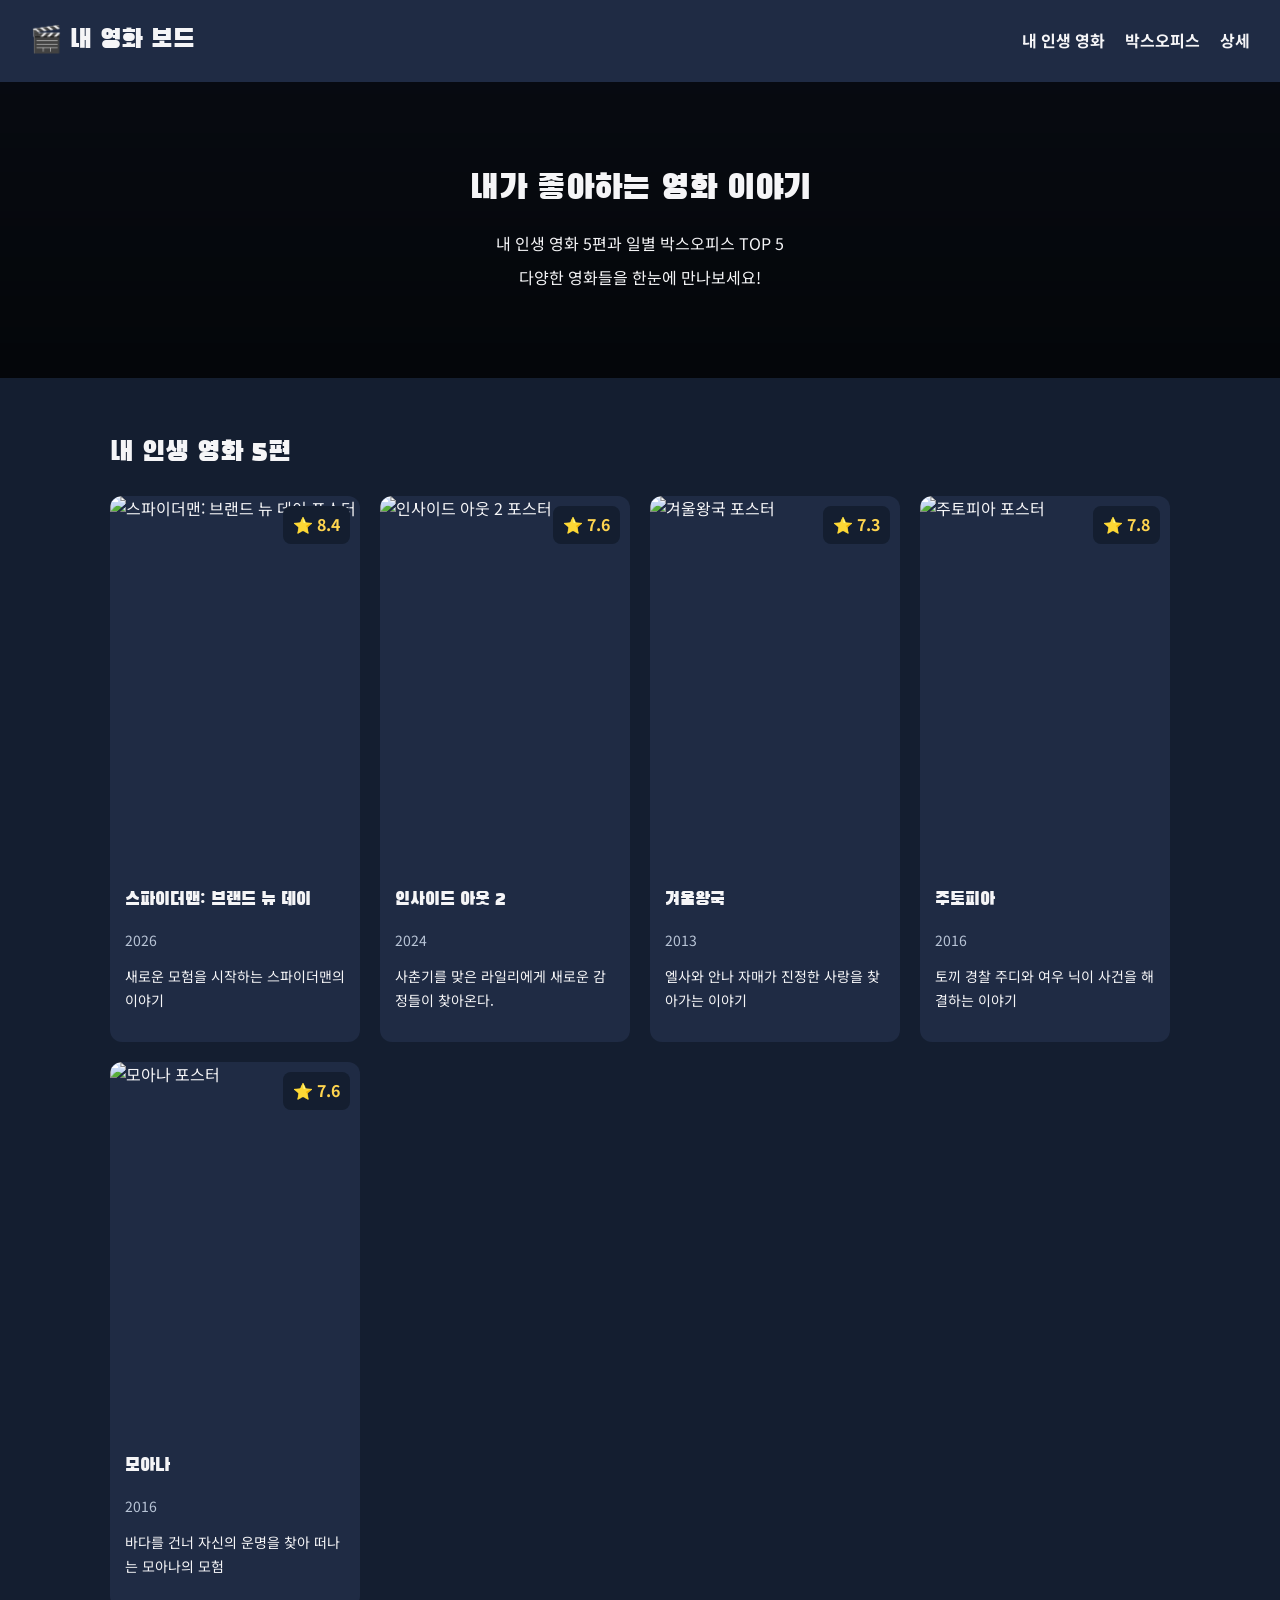
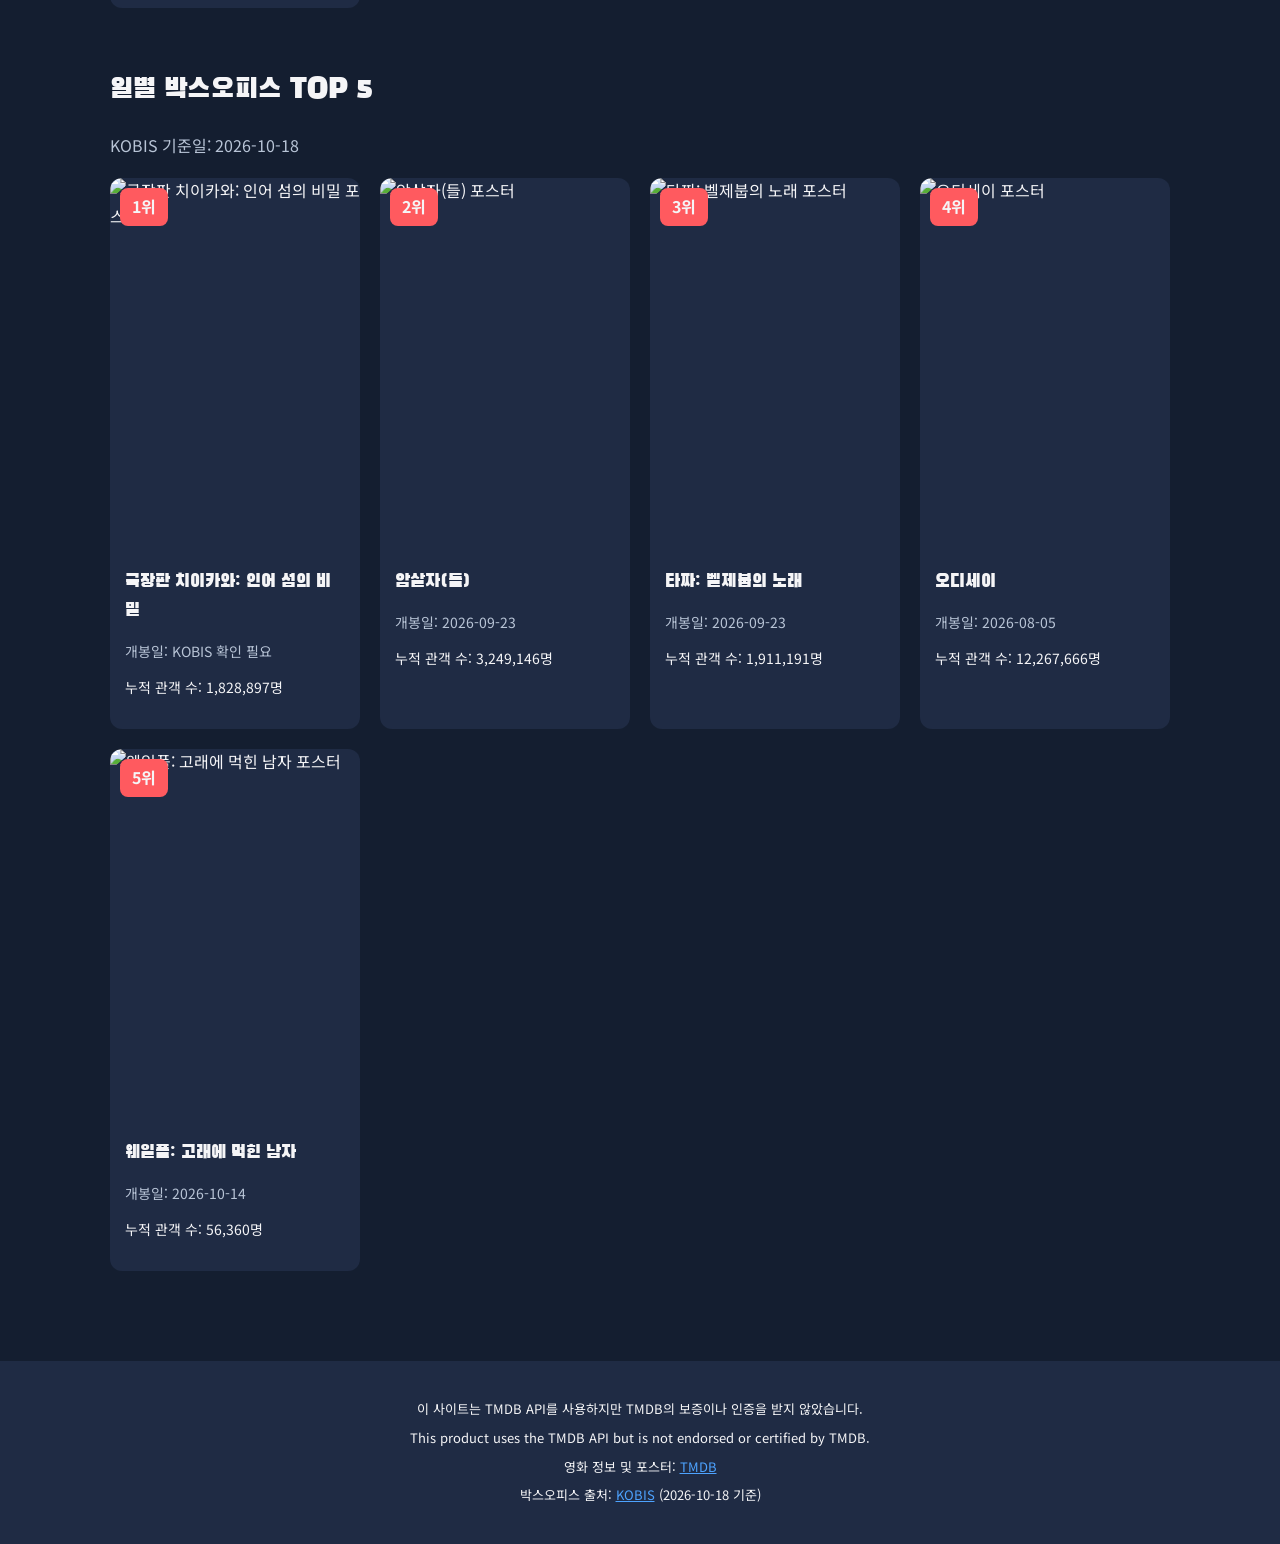
==== index.html @ 7cb7858b "영화 보드 과제 완성" ====
<!DOCTYPE html>
<html lang="ko">
<head>
  <meta charset="UTF-8">
  <meta name="viewport" content="width=device-width, initial-scale=1.0">
  <title>내 영화 보드</title>
  <link rel="stylesheet" href="style.css">
</head>
<body>

  <header class="top">
    <h1>🎬 내 영화 보드</h1>
    <nav>
      <ul>
        <li><a href="#mine">내 인생 영화</a></li>
        <li><a href="#boxoffice">박스오피스</a></li>
        <li><a href="detail.html">상세</a></li>
      </ul>
    </nav>
  </header>

  <section class="hero">
    <h2>내가 좋아하는 영화 이야기</h2>
    <p>내 인생 영화 5편과 일별 박스오피스 TOP 5</p>
    <p>다양한 영화들을 한눈에 만나보세요!</p>
  </section>

  <main>

    <!-- 내 인생 영화 5편 -->
    <section id="mine">
      <h2>내 인생 영화 5편</h2>

      <div class="board">

        <article class="card">
          <img class="poster"
               src="https://image.tmdb.org/t/p/w342/mt6uZzy7DAsncHlGGzMsyNgLR6v.jpg"
               alt="스파이더맨: 브랜드 뉴 데이 포스터">
          <span class="badge">⭐ 8.4</span>
          <div class="info">
            <h3>스파이더맨: 브랜드 뉴 데이</h3>
            <p class="year">2026</p>
            <p class="overview">
              새로운 모험을 시작하는 스파이더맨의 이야기
            </p>
          </div>
        </article>

        <article class="card">
          <img class="poster"
               src="https://image.tmdb.org/t/p/w342/vpnVM9B6NMmQpWeZvzLvDESb2QY.jpg"
               alt="인사이드 아웃 2 포스터">
          <span class="badge">⭐ 7.6</span>
          <div class="info">
            <h3>인사이드 아웃 2</h3>
            <p class="year">2024</p>
            <p class="overview">
              사춘기를 맞은 라일리에게 새로운 감정들이 찾아온다.
            </p>
          </div>
        </article>

        <article class="card">
          <img class="poster"
               src="https://image.tmdb.org/t/p/w342/kgwjIb2JDHRhNk13lmSxiClFjVk.jpg"
               alt="겨울왕국 포스터">
          <span class="badge">⭐ 7.3</span>
          <div class="info">
            <h3>겨울왕국</h3>
            <p class="year">2013</p>
            <p class="overview">
              엘사와 안나 자매가 진정한 사랑을 찾아가는 이야기
            </p>
          </div>
        </article>

        <article class="card">
          <img class="poster"
               src="https://image.tmdb.org/t/p/w342/hlK0e0wAQ3VLuJcsfIYPvb4JVud.jpg"
               alt="주토피아 포스터">
          <span class="badge">⭐ 7.8</span>
          <div class="info">
            <h3>주토피아</h3>
            <p class="year">2016</p>
            <p class="overview">
              토끼 경찰 주디와 여우 닉이 사건을 해결하는 이야기
            </p>
          </div>
        </article>

        <article class="card">
          <img class="poster"
               src="https://image.tmdb.org/t/p/w342/9tzN8sPbyod2dsa0lwuvrwBDWra.jpg"
               alt="모아나 포스터">
          <span class="badge">⭐ 7.6</span>
          <div class="info">
            <h3>모아나</h3>
            <p class="year">2016</p>
            <p class="overview">
              바다를 건너 자신의 운명을 찾아 떠나는 모아나의 모험
            </p>
          </div>
        </article>

      </div>
    </section>

    <!-- 일별 박스오피스 TOP 5 -->
    <section id="boxoffice">
      <h2>일별 박스오피스 TOP 5</h2>
      <p class="basis">KOBIS 기준일: 2026-10-18</p>

      <div class="board">

        <!-- 1위 -->
        <article class="card">
          <img class="poster"
               src="https://image.tmdb.org/t/p/w342/5TMyytCI5Pfc9c1eNsljiCdiB05.jpg"
               alt="극장판 치이카와: 인어 섬의 비밀 포스터">
          <span class="rank">1위</span>
          <div class="info">
            <h3>극장판 치이카와: 인어 섬의 비밀</h3>
            <p class="year">개봉일: KOBIS 확인 필요</p>
            <p class="audience">누적 관객 수: 1,828,897명</p>
          </div>
        </article>

        <!-- 2위 -->
        <article class="card">
          <img class="poster"
               src="https://image.tmdb.org/t/p/w342/c55ijsOdntj6P25vDwHLdgsBpmV.jpg"
               alt="암살자(들) 포스터">
          <span class="rank">2위</span>
          <div class="info">
            <h3>암살자(들)</h3>
            <p class="year">개봉일: 2026-09-23</p>
            <p class="audience">누적 관객 수: 3,249,146명</p>
          </div>
        </article>

        <!-- 3위 -->
        <article class="card">
          <img class="poster"
               src="https://image.tmdb.org/t/p/w342/ueigb5zra1tj6FTK9yhh2P33P9B.jpg"
               alt="타짜: 벨제붑의 노래 포스터">
          <span class="rank">3위</span>
          <div class="info">
            <h3>타짜: 벨제붑의 노래</h3>
            <p class="year">개봉일: 2026-09-23</p>
            <p class="audience">누적 관객 수: 1,911,191명</p>
          </div>
        </article>

        <!-- 4위 -->
        <article class="card">
          <img class="poster"
               src="https://image.tmdb.org/t/p/w342/8ze9OcVuFiy94s6FFPvsn4oC2e1.jpg"
               alt="오디세이 포스터">
          <span class="rank">4위</span>
          <div class="info">
            <h3>오디세이</h3>
            <p class="year">개봉일: 2026-08-05</p>
            <p class="audience">누적 관객 수: 12,267,666명</p>
          </div>
        </article>

        <!-- 5위 -->
        <article class="card">
          <img class="poster"
               src="https://image.tmdb.org/t/p/w342/6ke2azOZ9sfe7SMn7rPhQWd0FPD.jpg"
               alt="웨일폴: 고래에 먹힌 남자 포스터">
          <span class="rank">5위</span>
          <div class="info">
            <h3>웨일폴: 고래에 먹힌 남자</h3>
            <p class="year">개봉일: 2026-10-14</p>
            <p class="audience">누적 관객 수: 56,360명</p>
          </div>
        </article>

      </div>
    </section>

  </main>

  <footer>
    <p>
      이 사이트는 TMDB API를 사용하지만
      TMDB의 보증이나 인증을 받지 않았습니다.
    </p>
    <p>
      This product uses the TMDB API but is not
      endorsed or certified by TMDB.
    </p>
    <p>
      영화 정보 및 포스터:
      <a href="https://www.themoviedb.org"
         target="_blank" rel="noopener noreferrer">TMDB</a>
    </p>
    <p>
      박스오피스 출처:
      <a href="https://www.kobis.or.kr"
         target="_blank" rel="noopener noreferrer">KOBIS</a>
      (2026-10-18 기준)
    </p>
  </footer>

</body>
</html>
---- style.css ----
/* 구글 글꼴 */
@import url('https://fonts.googleapis.com/css2?family=Black+Han+Sans&family=Noto+Sans+KR:wght@400;500;700&display=swap');

/* 기본 색상과 글꼴 변수 */
:root {
  --bg: #141e30;
  --surface: #1f2b44;
  --text: #f5f5f7;
  --accent: #4da3ff;
  --warn: #ff5a5f;
  --muted: #b8c4d6;
  --gold: #ffd54f;
  --success: #62d99b;

  --font-title: "Black Han Sans", sans-serif;
  --font-body: "Noto Sans KR", sans-serif;

  --gap: 20px;
}

/* 전체 기본 설정 */
* {
  box-sizing: border-box;
}

html {
  scroll-behavior: smooth;
}

body {
  margin: 0;
  background-color: var(--bg);
  color: var(--text);
  font-family: var(--font-body);
  line-height: 1.6;
}

h1,
h2,
h3 {
  font-family: var(--font-title);
  font-weight: normal;
}

/* 상단 메뉴 */
.top {
  display: flex;
  justify-content: space-between;
  align-items: center;
  gap: var(--gap);
  padding: 20px 30px;
  background-color: var(--surface);
}

.top h1 {
  margin: 0;
  font-size: 26px;
}

nav ul {
  display: flex;
  flex-wrap: wrap;
  gap: var(--gap);
  padding: 0;
  margin: 0;
  list-style: none;
}

nav a {
  color: var(--text);
  text-decoration: none;
  font-weight: bold;
}

nav a:hover {
  color: var(--accent);
}

/* 메인 화면 스파이더맨 배경 */
.hero {
  padding: 80px 20px;
  text-align: center;

  background:
    linear-gradient(
      rgba(0, 0, 0, 0.65),
      rgba(0, 0, 0, 0.8)
    ),
    url("https://image.tmdb.org/t/p/w1280/jenQoCLJ4FEfFGZS13op91jlxjy.jpg")
    center / cover no-repeat;
}

.hero h2 {
  margin: 0 0 15px;
  font-size: 34px;
}

.hero p {
  margin: 8px 0;
}

/* 전체 콘텐츠 */
main {
  width: 100%;
  max-width: 1100px;
  margin: 0 auto;
  padding: 30px 20px;
}

#mine,
#boxoffice {
  margin-bottom: 60px;
  scroll-margin-top: 20px;
}

#mine > h2,
#boxoffice > h2 {
  margin-bottom: 20px;
  font-size: 28px;
}

.basis {
  color: var(--muted);
  margin-bottom: 20px;
}

/* 영화 카드 배치 */
.board {
  display: grid;
  grid-template-columns: repeat(4, minmax(0, 1fr));
  gap: var(--gap);
}

/* 영화 카드 */
.card {
  position: relative;
  min-width: 0;
  overflow: hidden;
  background-color: var(--surface);
  border-radius: 12px;

  transition:
    transform 0.3s ease,
    box-shadow 0.3s ease;
}

.card:hover {
  transform: translateY(-8px);
  box-shadow: 0 8px 24px rgba(255, 215, 0, 0.35);
}

/* 영화 포스터 */
.poster {
  display: block;
  width: 100%;
  max-width: 100%;
  aspect-ratio: 2 / 3;
  object-fit: cover;
}

/* 영화 평점 */
.badge {
  position: absolute;
  top: 10px;
  right: 10px;
  padding: 6px 10px;
  background-color: var(--bg);
  color: var(--gold);
  border-radius: 8px;
  font-weight: bold;
  z-index: 1;
}

/* 박스오피스 순위 */
.rank {
  position: absolute;
  top: 10px;
  left: 10px;
  padding: 6px 12px;
  background-color: var(--warn);
  color: var(--text);
  border-radius: 8px;
  font-weight: bold;
  z-index: 1;
}

/* 영화 정보 */
.info {
  padding: 15px;
}

.info h3 {
  margin: 0 0 10px;
  font-size: 18px;
  overflow-wrap: anywhere;
}

.year {
  color: var(--muted);
  font-size: 14px;
}

.overview,
.audience {
  font-size: 14px;
  line-height: 1.7;
}

/* 순위 변동 표시 */
.change {
  font-size: 14px;
  font-weight: bold;
}

.change.up {
  color: var(--success);
}

.change.up::before {
  content: "▲ ";
}

.change.down {
  color: var(--warn);
}

.change.down::before {
  content: "▼ ";
}

.change.new {
  color: var(--gold);
}

.change.new::before {
  content: "NEW ";
}

/* 포스터가 없을 때 */
.card.no-poster .poster-fallback {
  display: flex;
  justify-content: center;
  align-items: center;
  width: 100%;
  aspect-ratio: 2 / 3;
  padding: 20px;
  background: linear-gradient(
    135deg,
    var(--surface),
    var(--bg)
  );
  color: var(--text);
  text-align: center;
}

/* 상세 페이지 스파이더맨 배경 */
.detail-page {
  min-height: 100vh;

  background:
    linear-gradient(
      rgba(0, 0, 0, 0.8),
      rgba(0, 0, 0, 0.9)
    ),
    url("https://image.tmdb.org/t/p/w1280/jenQoCLJ4FEfFGZS13op91jlxjy.jpg")
    center / cover fixed no-repeat;
}

/* 상세 페이지 */
.detail {
  display: grid;
  grid-template-columns: 1fr 2fr;
  gap: 30px;
  margin-top: 30px;
  padding: 25px;
  background-color: var(--surface);
  border-radius: 12px;
}

.detail .poster {
  width: 100%;
  border-radius: 10px;
}

.detail dl {
  margin: 0;
}

.detail dt {
  margin-top: 18px;
  color: var(--accent);
  font-weight: bold;
}

.detail dd {
  margin: 8px 0 16px;
  line-height: 1.7;
  overflow-wrap: anywhere;
}

.detail-page main > a {
  color: var(--accent);
  text-decoration: none;
  font-weight: bold;
}

.detail-page main > a:hover {
  text-decoration: underline;
}

/* 하단 출처 */
footer {
  padding: 30px 20px;
  text-align: center;
  background-color: var(--surface);
}

footer p {
  margin: 8px 0;
  font-size: 13px;
}

footer a {
  color: var(--accent);
}

/* 태블릿: 2열 */
@media (max-width: 1023px) {
  .board {
    grid-template-columns: repeat(2, minmax(0, 1fr));
  }
}

/* 모바일: 1열 */
@media (max-width: 599px) {
  .top {
    flex-direction: column;
    align-items: flex-start;
    padding: 20px;
  }

  .top h1 {
    font-size: 22px;
  }

  nav ul {
    gap: 12px;
  }

  nav a {
    font-size: 13px;
  }

  .hero {
    padding: 50px 15px;
  }

  .hero h2 {
    font-size: 25px;
  }

  main {
    padding: 20px 15px;
  }

  #mine > h2,
  #boxoffice > h2 {
    font-size: 23px;
  }

  .board {
    grid-template-columns: minmax(0, 1fr);
  }

  .card {
    min-width: 0;
  }

  .detail {
    grid-template-columns: 1fr;
    padding: 15px;
  }

  .detail .poster {
    max-width: 100%;
  }
}
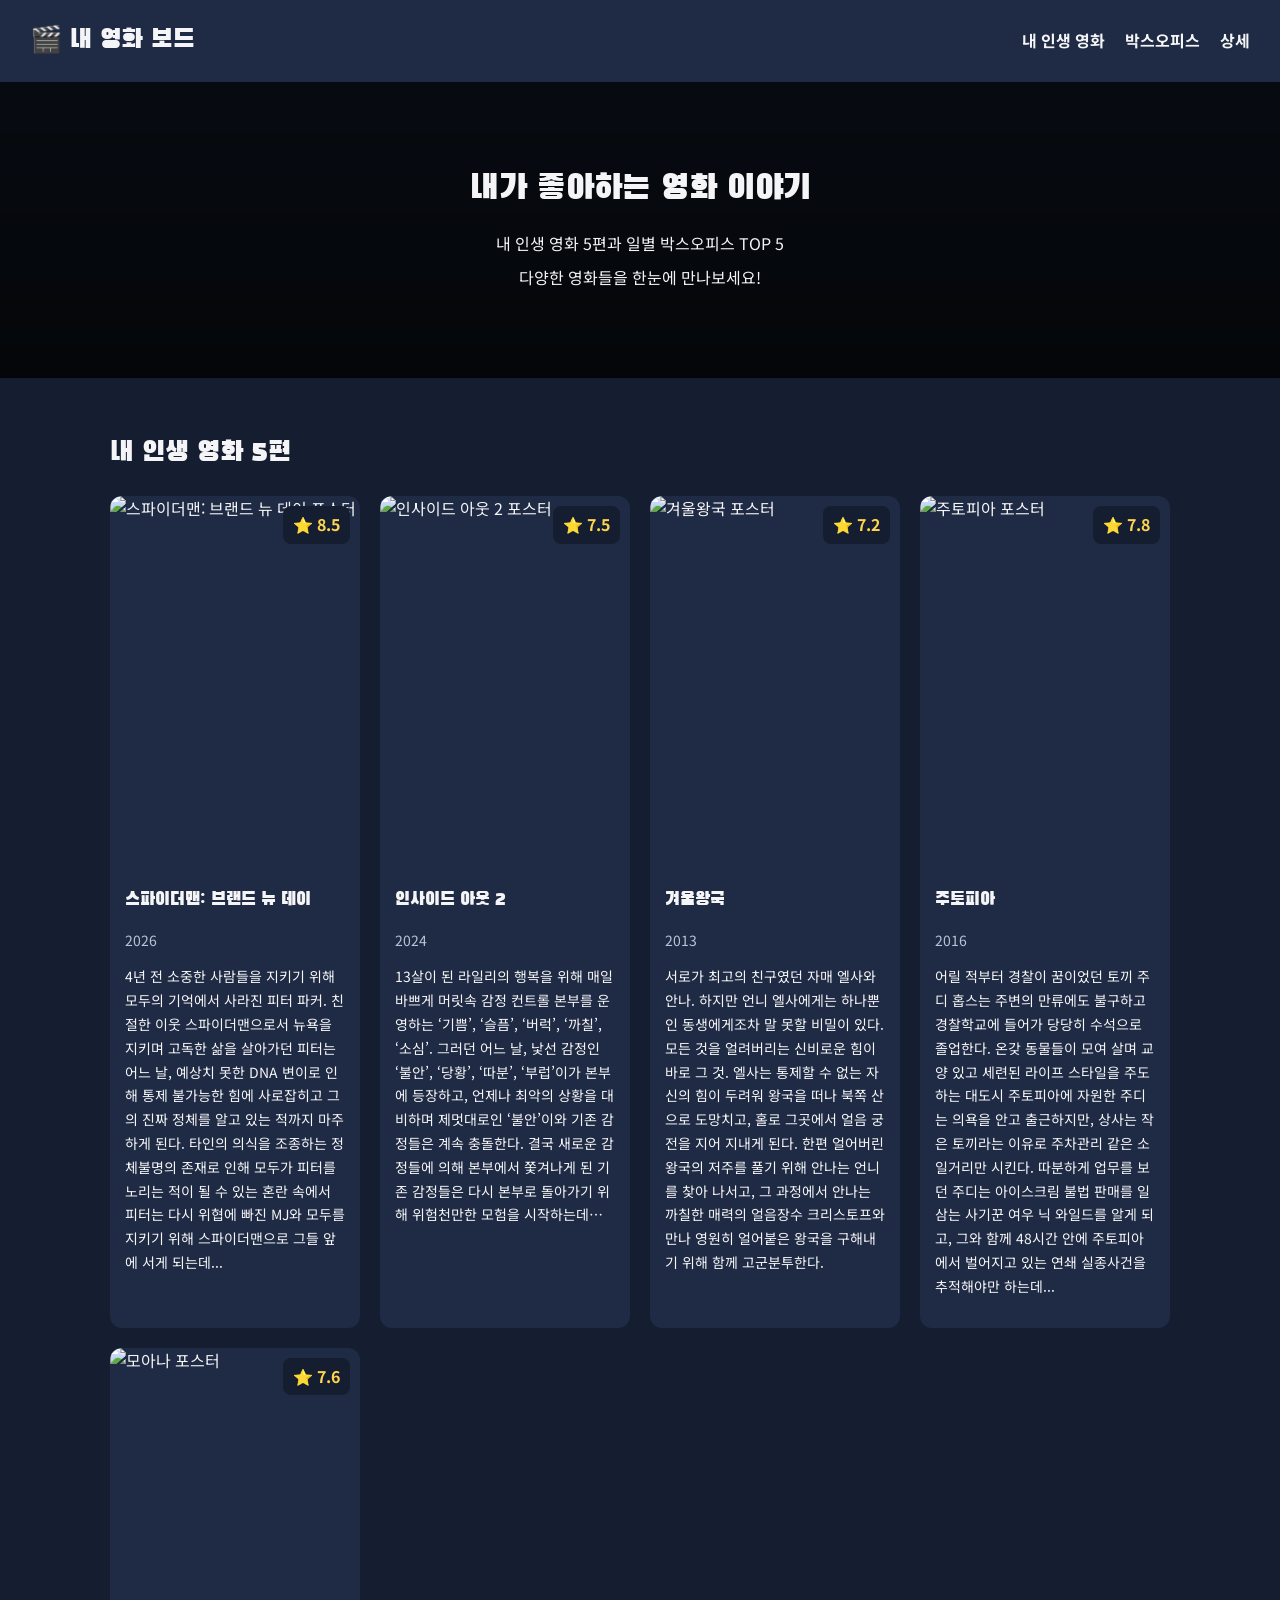
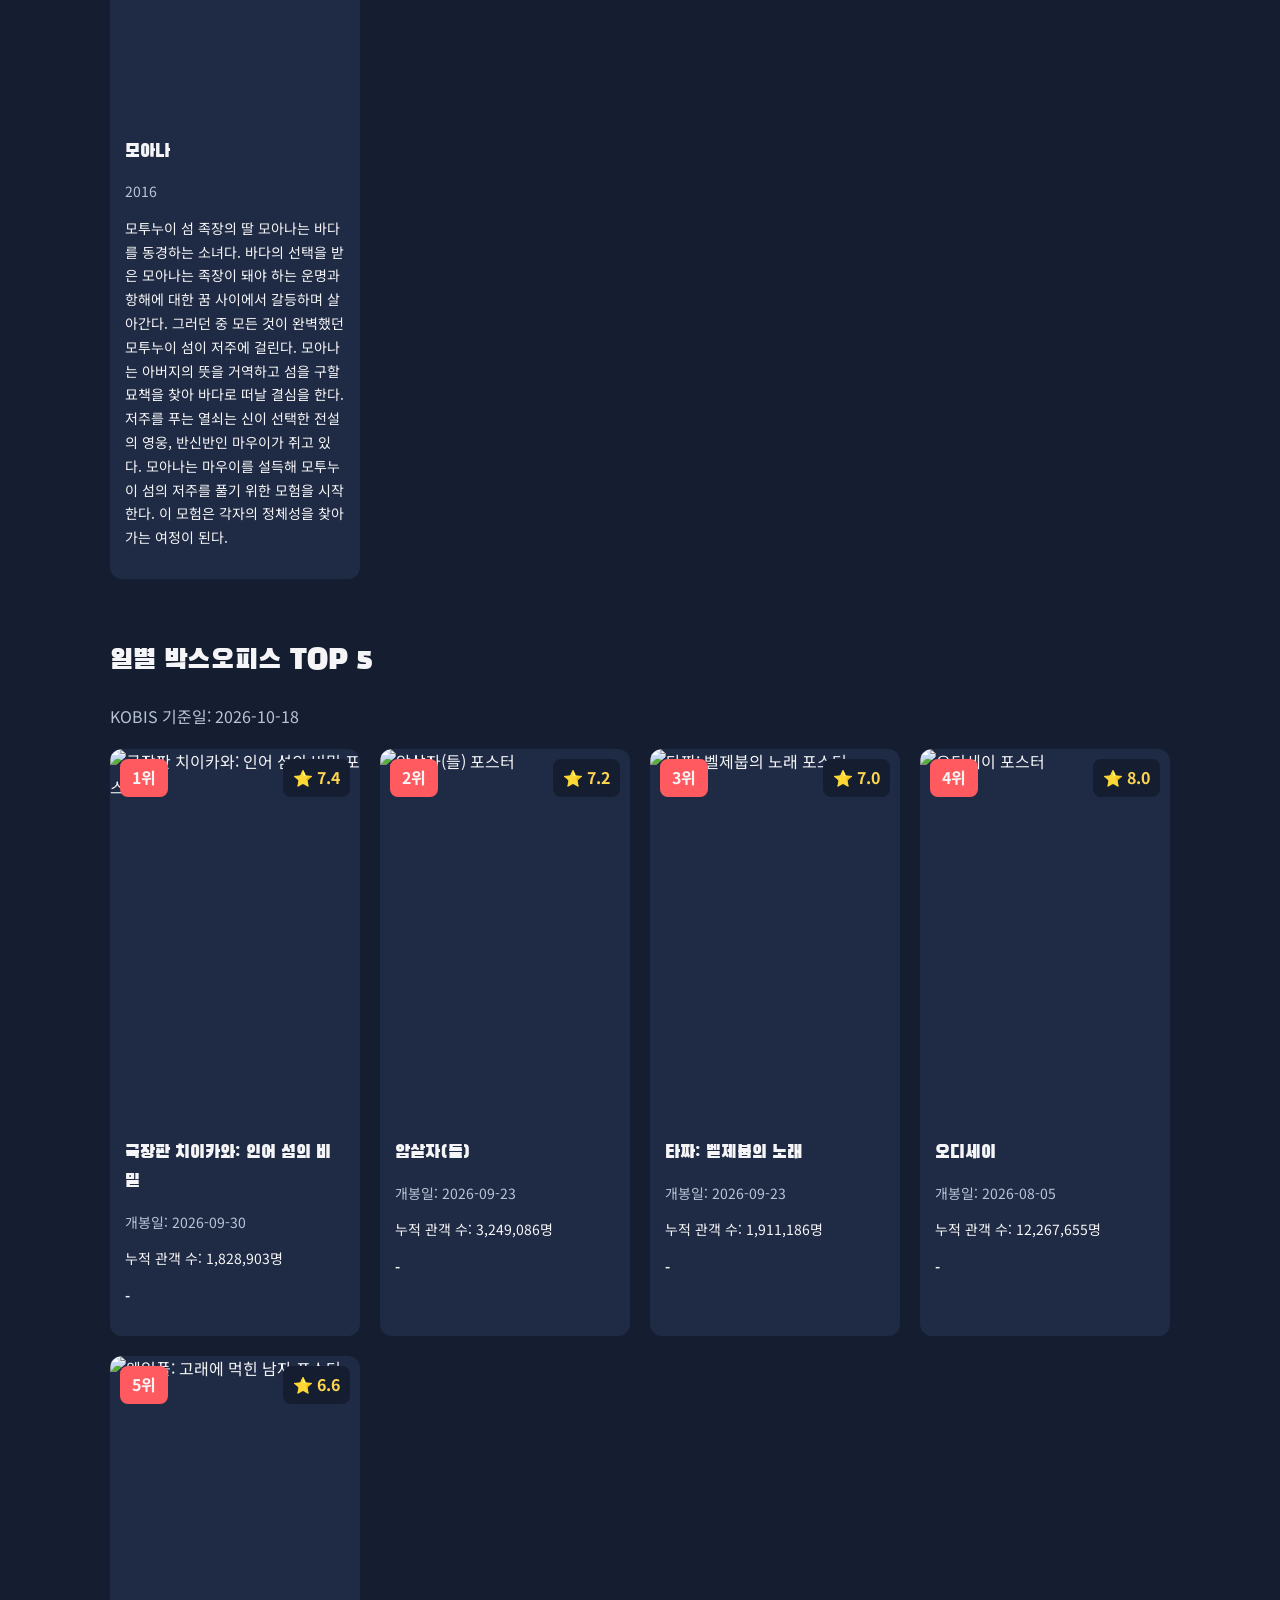
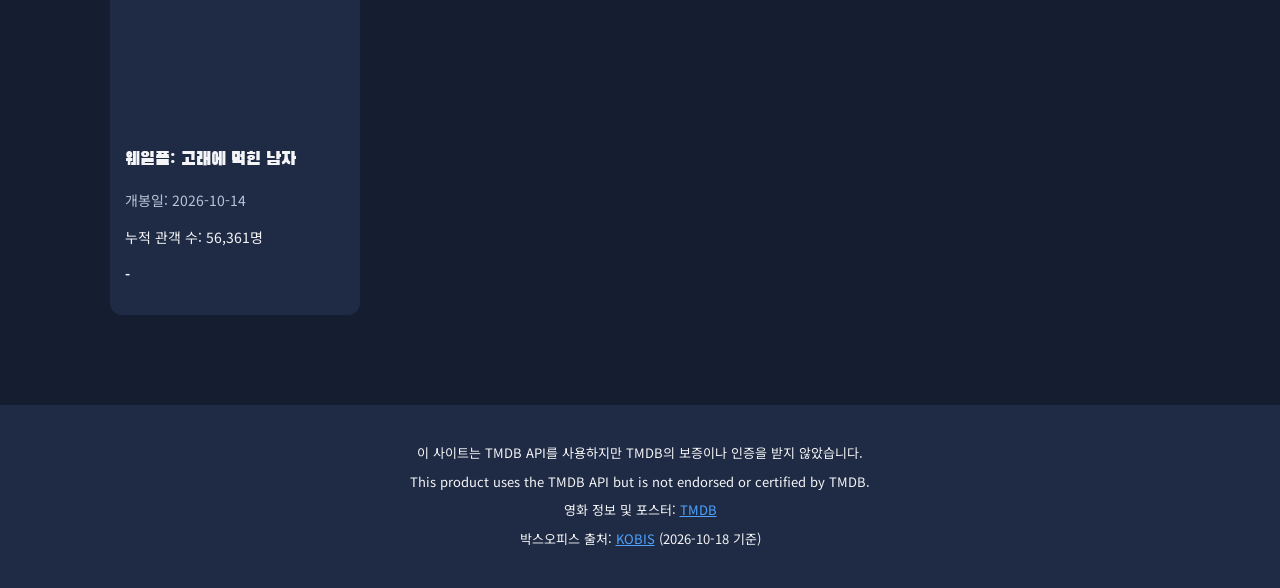
==== commit 963039a1: "Update index.html" ====
--- a/index.html
+++ b/index.html
@@ -9,6 +9,7 @@
 </head>
 <body>
 
+  <!-- 헤더 -->
   <header class="top">
     <h1>🎬 내 영화 보드</h1>
     <nav>
@@ -20,6 +21,7 @@
     </nav>
   </header>
 
+  <!-- 히어로 -->
   <section class="hero">
     <h2>내가 좋아하는 영화 이야기</h2>
     <p>내 인생 영화 5편과 일별 박스오피스 TOP 5</p>
@@ -27,8 +29,7 @@
   </section>
 
   <main>
-
-    <!-- 내 인생 영화 5편 -->
+    <!-- 내 인생 영화 -->
     <section id="mine">
       <h2>내 인생 영화 5편</h2>
 
@@ -38,13 +39,11 @@
           <img class="poster"
                src="https://image.tmdb.org/t/p/w342/mt6uZzy7DAsncHlGGzMsyNgLR6v.jpg"
                alt="스파이더맨: 브랜드 뉴 데이 포스터">
-          <span class="badge">⭐ 8.4</span>
+          <span class="badge">⭐ 8.5</span>
           <div class="info">
             <h3>스파이더맨: 브랜드 뉴 데이</h3>
             <p class="year">2026</p>
-            <p class="overview">
-              새로운 모험을 시작하는 스파이더맨의 이야기
-            </p>
+            <p class="overview">4년 전 소중한 사람들을 지키기 위해 모두의 기억에서 사라진 피터 파커. 친절한 이웃 스파이더맨으로서 뉴욕을 지키며 고독한 삶을 살아가던 피터는 어느 날, 예상치 못한 DNA 변이로 인해 통제 불가능한 힘에 사로잡히고 그의 진짜 정체를 알고 있는 적까지 마주하게 된다. 타인의 의식을 조종하는 정체불명의 존재로 인해 모두가 피터를 노리는 적이 될 수 있는 혼란 속에서 피터는 다시 위협에 빠진 MJ와 모두를 지키기 위해 스파이더맨으로 그들 앞에 서게 되는데...</p>
           </div>
         </article>
 
@@ -52,13 +51,11 @@
           <img class="poster"
                src="https://image.tmdb.org/t/p/w342/vpnVM9B6NMmQpWeZvzLvDESb2QY.jpg"
                alt="인사이드 아웃 2 포스터">
-          <span class="badge">⭐ 7.6</span>
+          <span class="badge">⭐ 7.5</span>
           <div class="info">
             <h3>인사이드 아웃 2</h3>
             <p class="year">2024</p>
-            <p class="overview">
-              사춘기를 맞은 라일리에게 새로운 감정들이 찾아온다.
-            </p>
+            <p class="overview">13살이 된 라일리의 행복을 위해 매일 바쁘게 머릿속 감정 컨트롤 본부를 운영하는 ‘기쁨’, ‘슬픔’, ‘버럭’, ‘까칠’, ‘소심’. 그러던 어느 날, 낯선 감정인 ‘불안’, ‘당황’, ‘따분’, ‘부럽’이가 본부에 등장하고, 언제나 최악의 상황을 대비하며 제멋대로인 ‘불안’이와 기존 감정들은 계속 충돌한다. 결국 새로운 감정들에 의해 본부에서 쫓겨나게 된 기존 감정들은 다시 본부로 돌아가기 위해 위험천만한 모험을 시작하는데…</p>
           </div>
         </article>
 
@@ -66,13 +63,11 @@
           <img class="poster"
                src="https://image.tmdb.org/t/p/w342/kgwjIb2JDHRhNk13lmSxiClFjVk.jpg"
                alt="겨울왕국 포스터">
-          <span class="badge">⭐ 7.3</span>
+          <span class="badge">⭐ 7.2</span>
           <div class="info">
             <h3>겨울왕국</h3>
             <p class="year">2013</p>
-            <p class="overview">
-              엘사와 안나 자매가 진정한 사랑을 찾아가는 이야기
-            </p>
+            <p class="overview">서로가 최고의 친구였던 자매 엘사와 안나. 하지만 언니 엘사에게는 하나뿐인 동생에게조차 말 못할 비밀이 있다. 모든 것을 얼려버리는 신비로운 힘이 바로 그 것. 엘사는 통제할 수 없는 자신의 힘이 두려워 왕국을 떠나 북쪽 산으로 도망치고, 홀로 그곳에서 얼음 궁전을 지어 지내게 된다. 한편 얼어버린 왕국의 저주를 풀기 위해 안나는 언니를 찾아 나서고, 그 과정에서 안나는 까칠한 매력의 얼음장수 크리스토프와 만나 영원히 얼어붙은 왕국을 구해내기 위해 함께 고군분투한다.</p>
           </div>
         </article>
 
@@ -84,9 +79,7 @@
           <div class="info">
             <h3>주토피아</h3>
             <p class="year">2016</p>
-            <p class="overview">
-              토끼 경찰 주디와 여우 닉이 사건을 해결하는 이야기
-            </p>
+            <p class="overview">어릴 적부터 경찰이 꿈이었던 토끼 주디 홉스는 주변의 만류에도 불구하고 경찰학교에 들어가 당당히 수석으로 졸업한다. 온갖 동물들이 모여 살며 교양 있고 세련된 라이프 스타일을 주도하는 대도시 주토피아에 자원한 주디는 의욕을 안고 출근하지만, 상사는 작은 토끼라는 이유로 주차관리 같은 소일거리만 시킨다. 따분하게 업무를 보던 주디는 아이스크림 불법 판매를 일삼는 사기꾼 여우 닉 와일드를 알게 되고, 그와 함께 48시간 안에 주토피아에서 벌어지고 있는 연쇄 실종사건을 추적해야만 하는데...</p>
           </div>
         </article>
 
@@ -98,110 +91,103 @@
           <div class="info">
             <h3>모아나</h3>
             <p class="year">2016</p>
-            <p class="overview">
-              바다를 건너 자신의 운명을 찾아 떠나는 모아나의 모험
-            </p>
+            <p class="overview">모투누이 섬 족장의 딸 모아나는 바다를 동경하는 소녀다. 바다의 선택을 받은 모아나는 족장이 돼야 하는 운명과 항해에 대한 꿈 사이에서 갈등하며 살아간다. 그러던 중 모든 것이 완벽했던 모투누이 섬이 저주에 걸린다. 모아나는 아버지의 뜻을 거역하고 섬을 구할 묘책을 찾아 바다로 떠날 결심을 한다. 저주를 푸는 열쇠는 신이 선택한 전설의 영웅, 반신반인 마우이가 쥐고 있다. 모아나는 마우이를 설득해 모투누이 섬의 저주를 풀기 위한 모험을 시작한다. 이 모험은 각자의 정체성을 찾아가는 여정이 된다.</p>
           </div>
         </article>
 
       </div>
     </section>
 
-    <!-- 일별 박스오피스 TOP 5 -->
+    <!-- 일별 박스오피스 -->
     <section id="boxoffice">
       <h2>일별 박스오피스 TOP 5</h2>
       <p class="basis">KOBIS 기준일: 2026-10-18</p>
 
       <div class="board">
 
-        <!-- 1위 -->
         <article class="card">
           <img class="poster"
                src="https://image.tmdb.org/t/p/w342/5TMyytCI5Pfc9c1eNsljiCdiB05.jpg"
                alt="극장판 치이카와: 인어 섬의 비밀 포스터">
           <span class="rank">1위</span>
+          <span class="badge">⭐ 7.4</span>
           <div class="info">
             <h3>극장판 치이카와: 인어 섬의 비밀</h3>
-            <p class="year">개봉일: KOBIS 확인 필요</p>
-            <p class="audience">누적 관객 수: 1,828,897명</p>
+            <p class="year">개봉일: 2026-09-30</p>
+            <p class="audience">누적 관객 수: 1,828,903명</p>
+            <p class="change">-</p>
           </div>
         </article>
 
-        <!-- 2위 -->
         <article class="card">
           <img class="poster"
                src="https://image.tmdb.org/t/p/w342/c55ijsOdntj6P25vDwHLdgsBpmV.jpg"
                alt="암살자(들) 포스터">
           <span class="rank">2위</span>
+          <span class="badge">⭐ 7.2</span>
           <div class="info">
             <h3>암살자(들)</h3>
             <p class="year">개봉일: 2026-09-23</p>
-            <p class="audience">누적 관객 수: 3,249,146명</p>
+            <p class="audience">누적 관객 수: 3,249,086명</p>
+            <p class="change">-</p>
           </div>
         </article>
 
-        <!-- 3위 -->
         <article class="card">
           <img class="poster"
                src="https://image.tmdb.org/t/p/w342/ueigb5zra1tj6FTK9yhh2P33P9B.jpg"
                alt="타짜: 벨제붑의 노래 포스터">
           <span class="rank">3위</span>
+          <span class="badge">⭐ 7.0</span>
           <div class="info">
             <h3>타짜: 벨제붑의 노래</h3>
             <p class="year">개봉일: 2026-09-23</p>
-            <p class="audience">누적 관객 수: 1,911,191명</p>
+            <p class="audience">누적 관객 수: 1,911,186명</p>
+            <p class="change">-</p>
           </div>
         </article>
 
-        <!-- 4위 -->
         <article class="card">
           <img class="poster"
                src="https://image.tmdb.org/t/p/w342/8ze9OcVuFiy94s6FFPvsn4oC2e1.jpg"
                alt="오디세이 포스터">
           <span class="rank">4위</span>
+          <span class="badge">⭐ 8.0</span>
           <div class="info">
             <h3>오디세이</h3>
             <p class="year">개봉일: 2026-08-05</p>
-            <p class="audience">누적 관객 수: 12,267,666명</p>
+            <p class="audience">누적 관객 수: 12,267,655명</p>
+            <p class="change">-</p>
           </div>
         </article>
 
-        <!-- 5위 -->
         <article class="card">
           <img class="poster"
                src="https://image.tmdb.org/t/p/w342/6ke2azOZ9sfe7SMn7rPhQWd0FPD.jpg"
                alt="웨일폴: 고래에 먹힌 남자 포스터">
           <span class="rank">5위</span>
+          <span class="badge">⭐ 6.6</span>
           <div class="info">
             <h3>웨일폴: 고래에 먹힌 남자</h3>
             <p class="year">개봉일: 2026-10-14</p>
-            <p class="audience">누적 관객 수: 56,360명</p>
+            <p class="audience">누적 관객 수: 56,361명</p>
+            <p class="change">-</p>
           </div>
         </article>
 
       </div>
     </section>
-
   </main>
 
+  <!-- 푸터 -->
   <footer>
-    <p>
-      이 사이트는 TMDB API를 사용하지만
-      TMDB의 보증이나 인증을 받지 않았습니다.
+    <p>이 사이트는 TMDB API를 사용하지만 TMDB의 보증이나 인증을 받지 않았습니다.</p>
+    <p>This product uses the TMDB API but is not endorsed or certified by TMDB.</p>
+    <p>영화 정보 및 포스터:
+      <a href="https://www.themoviedb.org" target="_blank" rel="noopener noreferrer">TMDB</a>
     </p>
-    <p>
-      This product uses the TMDB API but is not
-      endorsed or certified by TMDB.
-    </p>
-    <p>
-      영화 정보 및 포스터:
-      <a href="https://www.themoviedb.org"
-         target="_blank" rel="noopener noreferrer">TMDB</a>
-    </p>
-    <p>
-      박스오피스 출처:
-      <a href="https://www.kobis.or.kr"
-         target="_blank" rel="noopener noreferrer">KOBIS</a>
+    <p>박스오피스 출처:
+      <a href="https://www.kobis.or.kr" target="_blank" rel="noopener noreferrer">KOBIS</a>
       (2026-10-18 기준)
     </p>
   </footer>
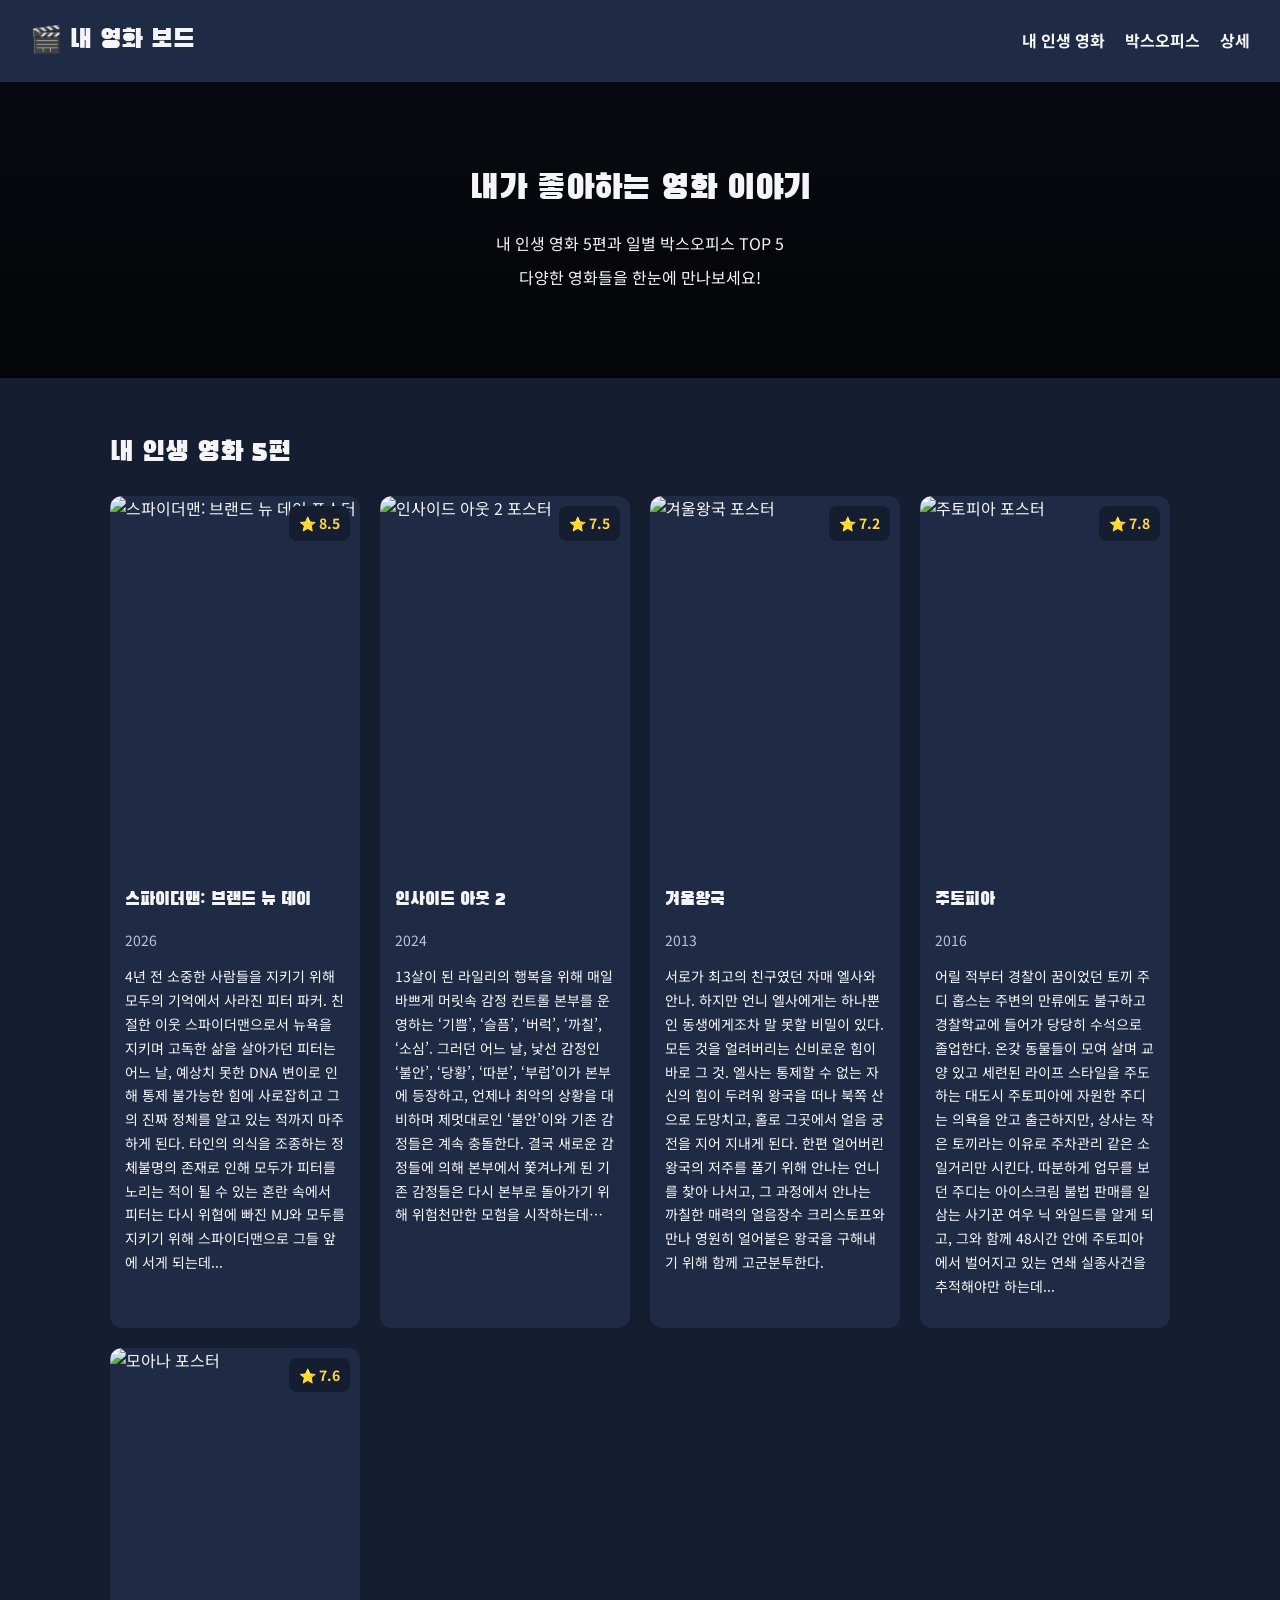
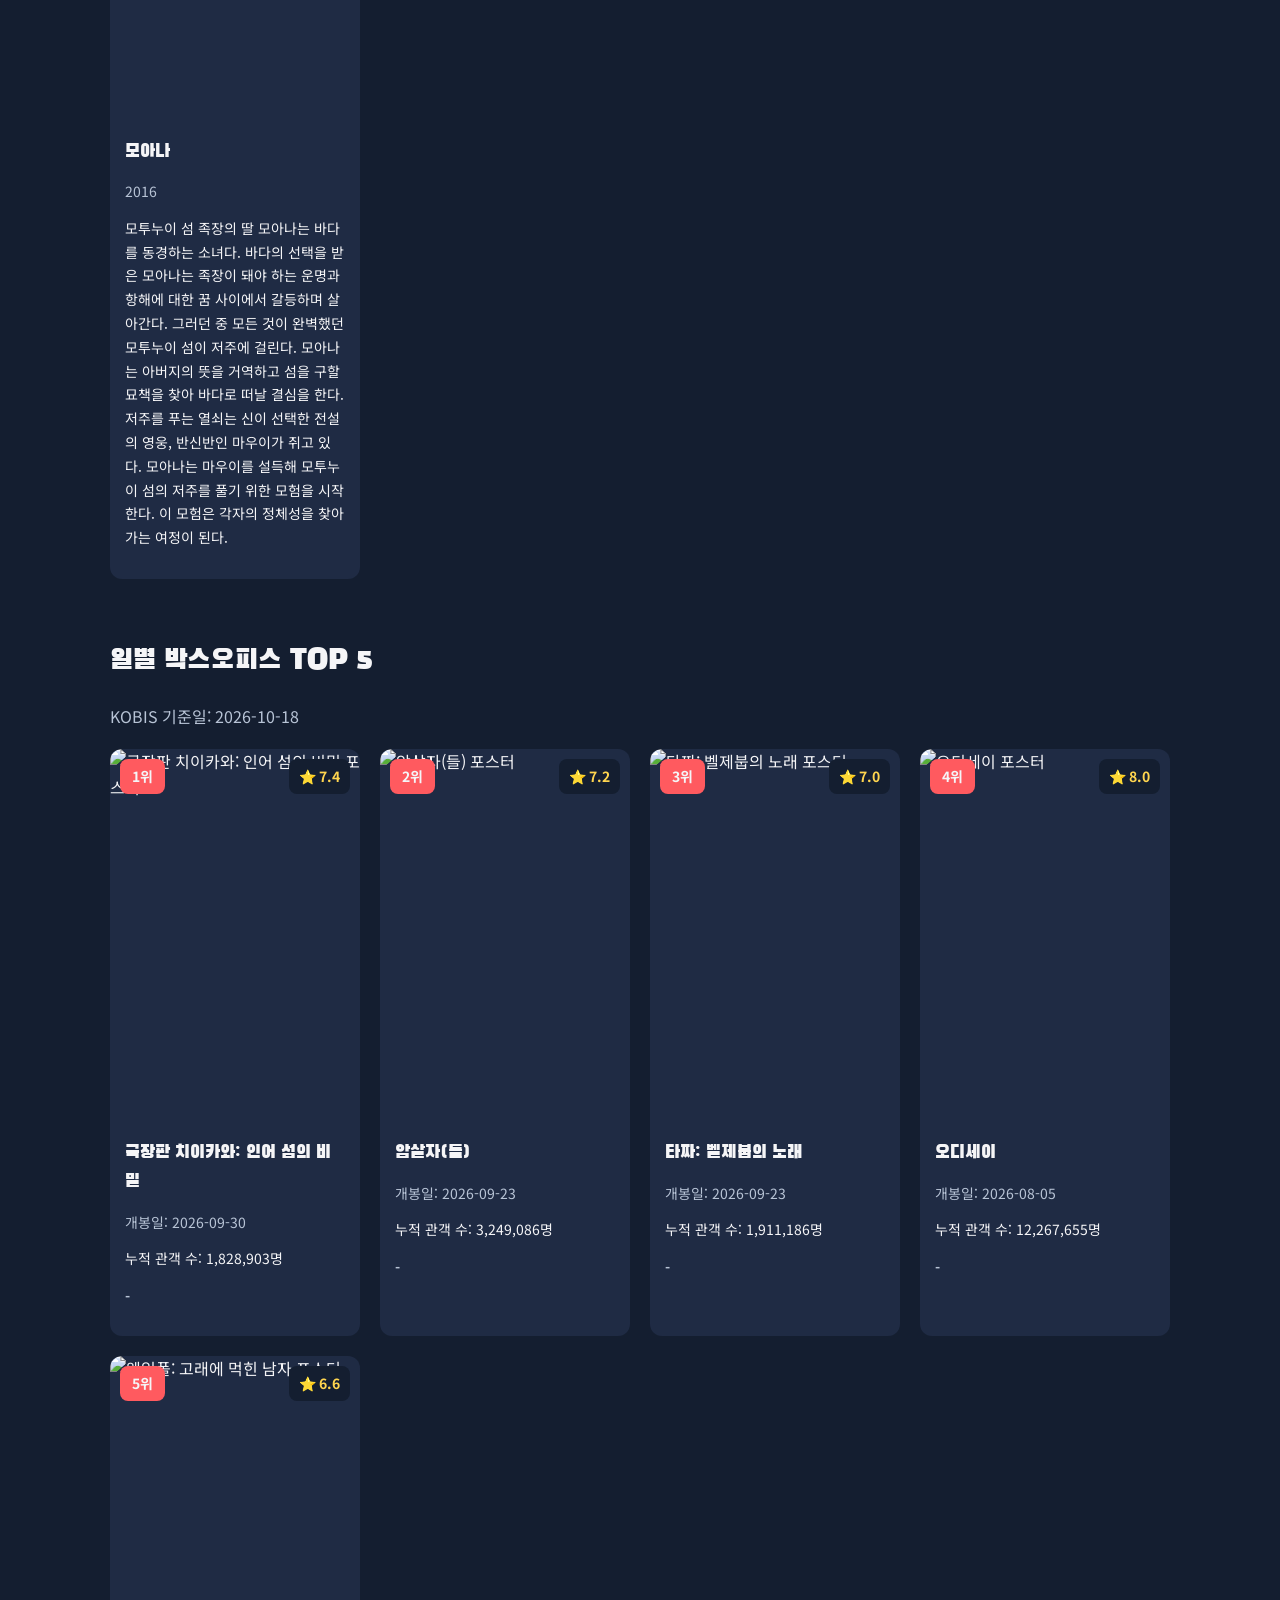
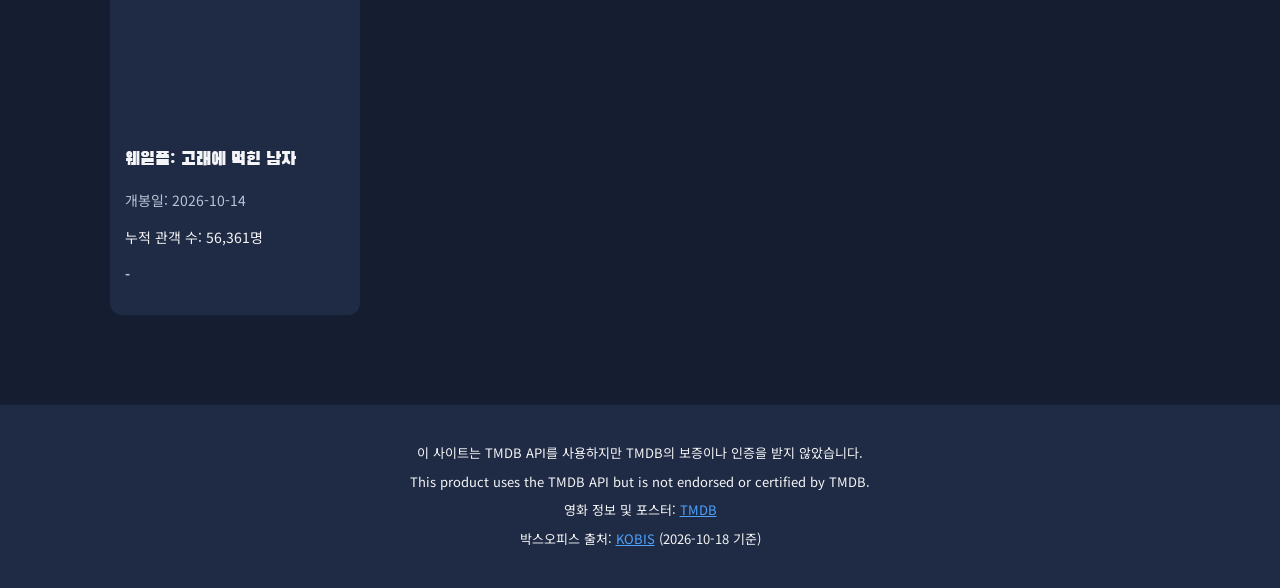
==== commit 426064fa: "영화 보드 검색, 필터, 정렬 및 찜 기능 구현" ====
--- a/index.html
+++ b/index.html
@@ -7,9 +7,10 @@
   <title>내 영화 보드</title>
   <link rel="stylesheet" href="style.css">
 </head>
+
 <body>
 
-  <!-- 헤더 -->
+  <!-- 상단 메뉴 -->
   <header class="top">
     <h1>🎬 내 영화 보드</h1>
     <nav>
@@ -21,7 +22,7 @@
     </nav>
   </header>
 
-  <!-- 히어로 -->
+  <!-- 히어로 영역 -->
   <section class="hero">
     <h2>내가 좋아하는 영화 이야기</h2>
     <p>내 인생 영화 5편과 일별 박스오피스 TOP 5</p>
@@ -29,6 +30,7 @@
   </section>
 
   <main>
+
     <!-- 내 인생 영화 -->
     <section id="mine">
       <h2>내 인생 영화 5편</h2>
@@ -36,9 +38,10 @@
       <div class="board">
 
         <article class="card">
-          <img class="poster"
-               src="https://image.tmdb.org/t/p/w342/mt6uZzy7DAsncHlGGzMsyNgLR6v.jpg"
-               alt="스파이더맨: 브랜드 뉴 데이 포스터">
+          <img
+            class="poster"
+            src="https://image.tmdb.org/t/p/w342/mt6uZzy7DAsncHlGGzMsyNgLR6v.jpg"
+            alt="스파이더맨: 브랜드 뉴 데이 포스터">
           <span class="badge">⭐ 8.5</span>
           <div class="info">
             <h3>스파이더맨: 브랜드 뉴 데이</h3>
@@ -48,9 +51,10 @@
         </article>
 
         <article class="card">
-          <img class="poster"
-               src="https://image.tmdb.org/t/p/w342/vpnVM9B6NMmQpWeZvzLvDESb2QY.jpg"
-               alt="인사이드 아웃 2 포스터">
+          <img
+            class="poster"
+            src="https://image.tmdb.org/t/p/w342/vpnVM9B6NMmQpWeZvzLvDESb2QY.jpg"
+            alt="인사이드 아웃 2 포스터">
           <span class="badge">⭐ 7.5</span>
           <div class="info">
             <h3>인사이드 아웃 2</h3>
@@ -60,9 +64,10 @@
         </article>
 
         <article class="card">
-          <img class="poster"
-               src="https://image.tmdb.org/t/p/w342/kgwjIb2JDHRhNk13lmSxiClFjVk.jpg"
-               alt="겨울왕국 포스터">
+          <img
+            class="poster"
+            src="https://image.tmdb.org/t/p/w342/kgwjIb2JDHRhNk13lmSxiClFjVk.jpg"
+            alt="겨울왕국 포스터">
           <span class="badge">⭐ 7.2</span>
           <div class="info">
             <h3>겨울왕국</h3>
@@ -72,9 +77,10 @@
         </article>
 
         <article class="card">
-          <img class="poster"
-               src="https://image.tmdb.org/t/p/w342/hlK0e0wAQ3VLuJcsfIYPvb4JVud.jpg"
-               alt="주토피아 포스터">
+          <img
+            class="poster"
+            src="https://image.tmdb.org/t/p/w342/hlK0e0wAQ3VLuJcsfIYPvb4JVud.jpg"
+            alt="주토피아 포스터">
           <span class="badge">⭐ 7.8</span>
           <div class="info">
             <h3>주토피아</h3>
@@ -84,9 +90,10 @@
         </article>
 
         <article class="card">
-          <img class="poster"
-               src="https://image.tmdb.org/t/p/w342/9tzN8sPbyod2dsa0lwuvrwBDWra.jpg"
-               alt="모아나 포스터">
+          <img
+            class="poster"
+            src="https://image.tmdb.org/t/p/w342/9tzN8sPbyod2dsa0lwuvrwBDWra.jpg"
+            alt="모아나 포스터">
           <span class="badge">⭐ 7.6</span>
           <div class="info">
             <h3>모아나</h3>
@@ -98,7 +105,7 @@
       </div>
     </section>
 
-    <!-- 일별 박스오피스 -->
+    <!-- 박스오피스 -->
     <section id="boxoffice">
       <h2>일별 박스오피스 TOP 5</h2>
       <p class="basis">KOBIS 기준일: 2026-10-18</p>
@@ -106,9 +113,10 @@
       <div class="board">
 
         <article class="card">
-          <img class="poster"
-               src="https://image.tmdb.org/t/p/w342/5TMyytCI5Pfc9c1eNsljiCdiB05.jpg"
-               alt="극장판 치이카와: 인어 섬의 비밀 포스터">
+          <img
+            class="poster"
+            src="https://image.tmdb.org/t/p/w342/5TMyytCI5Pfc9c1eNsljiCdiB05.jpg"
+            alt="극장판 치이카와: 인어 섬의 비밀 포스터">
           <span class="rank">1위</span>
           <span class="badge">⭐ 7.4</span>
           <div class="info">
@@ -120,9 +128,10 @@
         </article>
 
         <article class="card">
-          <img class="poster"
-               src="https://image.tmdb.org/t/p/w342/c55ijsOdntj6P25vDwHLdgsBpmV.jpg"
-               alt="암살자(들) 포스터">
+          <img
+            class="poster"
+            src="https://image.tmdb.org/t/p/w342/c55ijsOdntj6P25vDwHLdgsBpmV.jpg"
+            alt="암살자(들) 포스터">
           <span class="rank">2위</span>
           <span class="badge">⭐ 7.2</span>
           <div class="info">
@@ -134,9 +143,10 @@
         </article>
 
         <article class="card">
-          <img class="poster"
-               src="https://image.tmdb.org/t/p/w342/ueigb5zra1tj6FTK9yhh2P33P9B.jpg"
-               alt="타짜: 벨제붑의 노래 포스터">
+          <img
+            class="poster"
+            src="https://image.tmdb.org/t/p/w342/ueigb5zra1tj6FTK9yhh2P33P9B.jpg"
+            alt="타짜: 벨제붑의 노래 포스터">
           <span class="rank">3위</span>
           <span class="badge">⭐ 7.0</span>
           <div class="info">
@@ -148,9 +158,10 @@
         </article>
 
         <article class="card">
-          <img class="poster"
-               src="https://image.tmdb.org/t/p/w342/8ze9OcVuFiy94s6FFPvsn4oC2e1.jpg"
-               alt="오디세이 포스터">
+          <img
+            class="poster"
+            src="https://image.tmdb.org/t/p/w342/8ze9OcVuFiy94s6FFPvsn4oC2e1.jpg"
+            alt="오디세이 포스터">
           <span class="rank">4위</span>
           <span class="badge">⭐ 8.0</span>
           <div class="info">
@@ -162,9 +173,10 @@
         </article>
 
         <article class="card">
-          <img class="poster"
-               src="https://image.tmdb.org/t/p/w342/6ke2azOZ9sfe7SMn7rPhQWd0FPD.jpg"
-               alt="웨일폴: 고래에 먹힌 남자 포스터">
+          <img
+            class="poster"
+            src="https://image.tmdb.org/t/p/w342/6ke2azOZ9sfe7SMn7rPhQWd0FPD.jpg"
+            alt="웨일폴: 고래에 먹힌 남자 포스터">
           <span class="rank">5위</span>
           <span class="badge">⭐ 6.6</span>
           <div class="info">
@@ -177,9 +189,10 @@
 
       </div>
     </section>
+
   </main>
 
-  <!-- 푸터 -->
+  <!-- 하단 출처 -->
   <footer>
     <p>이 사이트는 TMDB API를 사용하지만 TMDB의 보증이나 인증을 받지 않았습니다.</p>
     <p>This product uses the TMDB API but is not endorsed or certified by TMDB.</p>
--- a/style.css
+++ b/style.css
@@ -2,7 +2,7 @@
 /* 구글 글꼴 */
 @import url('https://fonts.googleapis.com/css2?family=Black+Han+Sans&family=Noto+Sans+KR:wght@400;500;700&display=swap');
 
-/* 기본 색상과 글꼴 변수 */
+/* 색상, 글꼴, 간격 변수 */
 :root {
   --bg: #141e30;
   --surface: #1f2b44;
@@ -12,6 +12,9 @@
   --muted: #b8c4d6;
   --gold: #ffd54f;
   --success: #62d99b;
+  --shadow: rgba(255, 213, 79, 0.35);
+  --overlay-top: rgba(0, 0, 0, 0.65);
+  --overlay-bottom: rgba(0, 0, 0, 0.85);
 
   --font-title: "Black Han Sans", sans-serif;
   --font-body: "Noto Sans KR", sans-serif;
@@ -30,6 +33,7 @@
 
 body {
   margin: 0;
+  min-width: 0;
   background-color: var(--bg);
   color: var(--text);
   font-family: var(--font-body);
@@ -43,11 +47,12 @@
   font-weight: normal;
 }
 
-/* 상단 메뉴 */
+/* 상단 헤더와 내비게이션 */
 .top {
   display: flex;
   justify-content: space-between;
   align-items: center;
+  flex-wrap: wrap;
   gap: var(--gap);
   padding: 20px 30px;
   background-color: var(--surface);
@@ -73,19 +78,19 @@
   font-weight: bold;
 }
 
-nav a:hover {
+nav a:hover,
+nav a:focus-visible {
   color: var(--accent);
 }
 
-/* 메인 화면 스파이더맨 배경 */
+/* 메인 히어로 영역 */
 .hero {
   padding: 80px 20px;
   text-align: center;
-
   background:
     linear-gradient(
-      rgba(0, 0, 0, 0.65),
-      rgba(0, 0, 0, 0.8)
+      var(--overlay-top),
+      var(--overlay-bottom)
     ),
     url("https://image.tmdb.org/t/p/w1280/jenQoCLJ4FEfFGZS13op91jlxjy.jpg")
     center / cover no-repeat;
@@ -121,25 +126,24 @@
 }
 
 .basis {
+  margin-bottom: 20px;
   color: var(--muted);
-  margin-bottom: 20px;
-}
-
-/* 영화 카드 배치 */
+}
+
+/* 영화 카드 그리드: 모바일 기본 1열 */
 .board {
   display: grid;
-  grid-template-columns: repeat(4, minmax(0, 1fr));
+  grid-template-columns: minmax(0, 1fr);
   gap: var(--gap);
 }
 
-/* 영화 카드 */
+/* 영화 카드와 마우스 호버 효과 */
 .card {
   position: relative;
   min-width: 0;
   overflow: hidden;
   background-color: var(--surface);
   border-radius: 12px;
-
   transition:
     transform 0.3s ease,
     box-shadow 0.3s ease;
@@ -147,7 +151,7 @@
 
 .card:hover {
   transform: translateY(-8px);
-  box-shadow: 0 8px 24px rgba(255, 215, 0, 0.35);
+  box-shadow: 0 8px 24px var(--shadow);
 }
 
 /* 영화 포스터 */
@@ -159,33 +163,35 @@
   object-fit: cover;
 }
 
-/* 영화 평점 */
+/* 영화 평점 배지: 오른쪽 위 */
 .badge {
   position: absolute;
   top: 10px;
   right: 10px;
+  z-index: 1;
   padding: 6px 10px;
   background-color: var(--bg);
   color: var(--gold);
   border-radius: 8px;
-  font-weight: bold;
-  z-index: 1;
-}
-
-/* 박스오피스 순위 */
+  font-size: 14px;
+  font-weight: bold;
+}
+
+/* 박스오피스 순위 배지: 왼쪽 위 */
 .rank {
   position: absolute;
   top: 10px;
   left: 10px;
+  z-index: 1;
   padding: 6px 12px;
   background-color: var(--warn);
   color: var(--text);
   border-radius: 8px;
-  font-weight: bold;
-  z-index: 1;
-}
-
-/* 영화 정보 */
+  font-size: 14px;
+  font-weight: bold;
+}
+
+/* 영화 카드 정보 */
 .info {
   padding: 15px;
 }
@@ -205,10 +211,13 @@
 .audience {
   font-size: 14px;
   line-height: 1.7;
-}
-
-/* 순위 변동 표시 */
+  overflow-wrap: anywhere;
+}
+
+/* 박스오피스 순위 변동 */
 .change {
+  margin-top: 10px;
+  color: var(--muted);
   font-size: 14px;
   font-weight: bold;
 }
@@ -237,7 +246,7 @@
   content: "NEW ";
 }
 
-/* 포스터가 없을 때 */
+/* 포스터가 없을 때 대체 이미지 영역 */
 .card.no-poster .poster-fallback {
   display: flex;
   justify-content: center;
@@ -254,23 +263,22 @@
   text-align: center;
 }
 
-/* 상세 페이지 스파이더맨 배경 */
+/* 영화 상세 페이지 배경 */
 .detail-page {
   min-height: 100vh;
-
   background:
     linear-gradient(
-      rgba(0, 0, 0, 0.8),
-      rgba(0, 0, 0, 0.9)
+      var(--overlay-top),
+      var(--overlay-bottom)
     ),
     url("https://image.tmdb.org/t/p/w1280/jenQoCLJ4FEfFGZS13op91jlxjy.jpg")
-    center / cover fixed no-repeat;
-}
-
-/* 상세 페이지 */
+    center / cover no-repeat;
+}
+
+/* 상세 페이지 콘텐츠: 모바일 기본 1열 */
 .detail {
   display: grid;
-  grid-template-columns: 1fr 2fr;
+  grid-template-columns: minmax(0, 1fr);
   gap: 30px;
   margin-top: 30px;
   padding: 25px;
@@ -285,6 +293,7 @@
 
 .detail dl {
   margin: 0;
+  min-width: 0;
 }
 
 .detail dt {
@@ -309,7 +318,7 @@
   text-decoration: underline;
 }
 
-/* 하단 출처 */
+/* 하단 출처 및 저작권 안내 */
 footer {
   padding: 30px 20px;
   text-align: center;
@@ -325,14 +334,25 @@
   color: var(--accent);
 }
 
-/* 태블릿: 2열 */
-@media (max-width: 1023px) {
+/* 태블릿: 600px 이상 2열 */
+@media (min-width: 600px) {
   .board {
     grid-template-columns: repeat(2, minmax(0, 1fr));
   }
-}
-
-/* 모바일: 1열 */
+
+  .detail {
+    grid-template-columns: minmax(0, 1fr) minmax(0, 2fr);
+  }
+}
+
+/* 데스크톱: 1024px 이상 4열 */
+@media (min-width: 1024px) {
+  .board {
+    grid-template-columns: repeat(4, minmax(0, 1fr));
+  }
+}
+
+/* 작은 모바일 화면의 글자와 여백 조정 */
 @media (max-width: 599px) {
   .top {
     flex-direction: column;
@@ -369,20 +389,7 @@
     font-size: 23px;
   }
 
-  .board {
-    grid-template-columns: minmax(0, 1fr);
-  }
-
-  .card {
-    min-width: 0;
-  }
-
   .detail {
-    grid-template-columns: 1fr;
     padding: 15px;
   }
-
-  .detail .poster {
-    max-width: 100%;
-  }
-}
+}
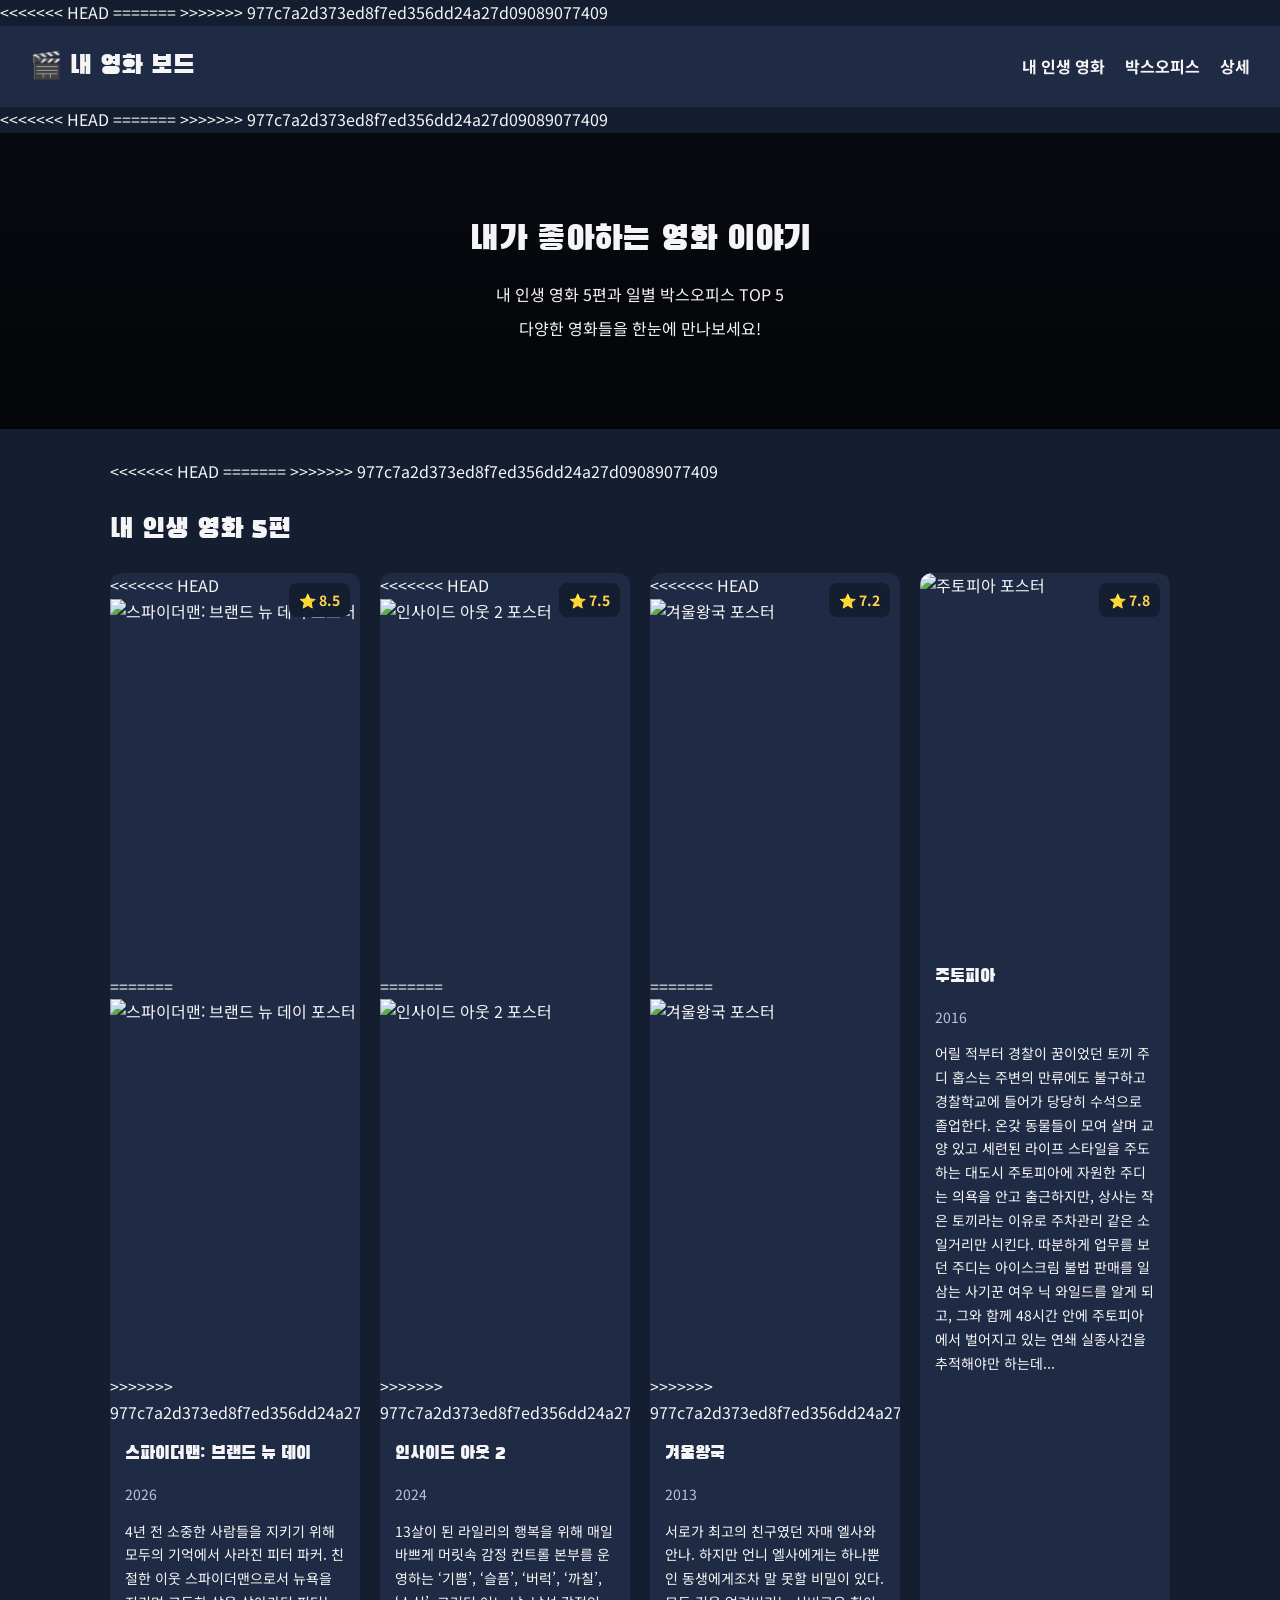
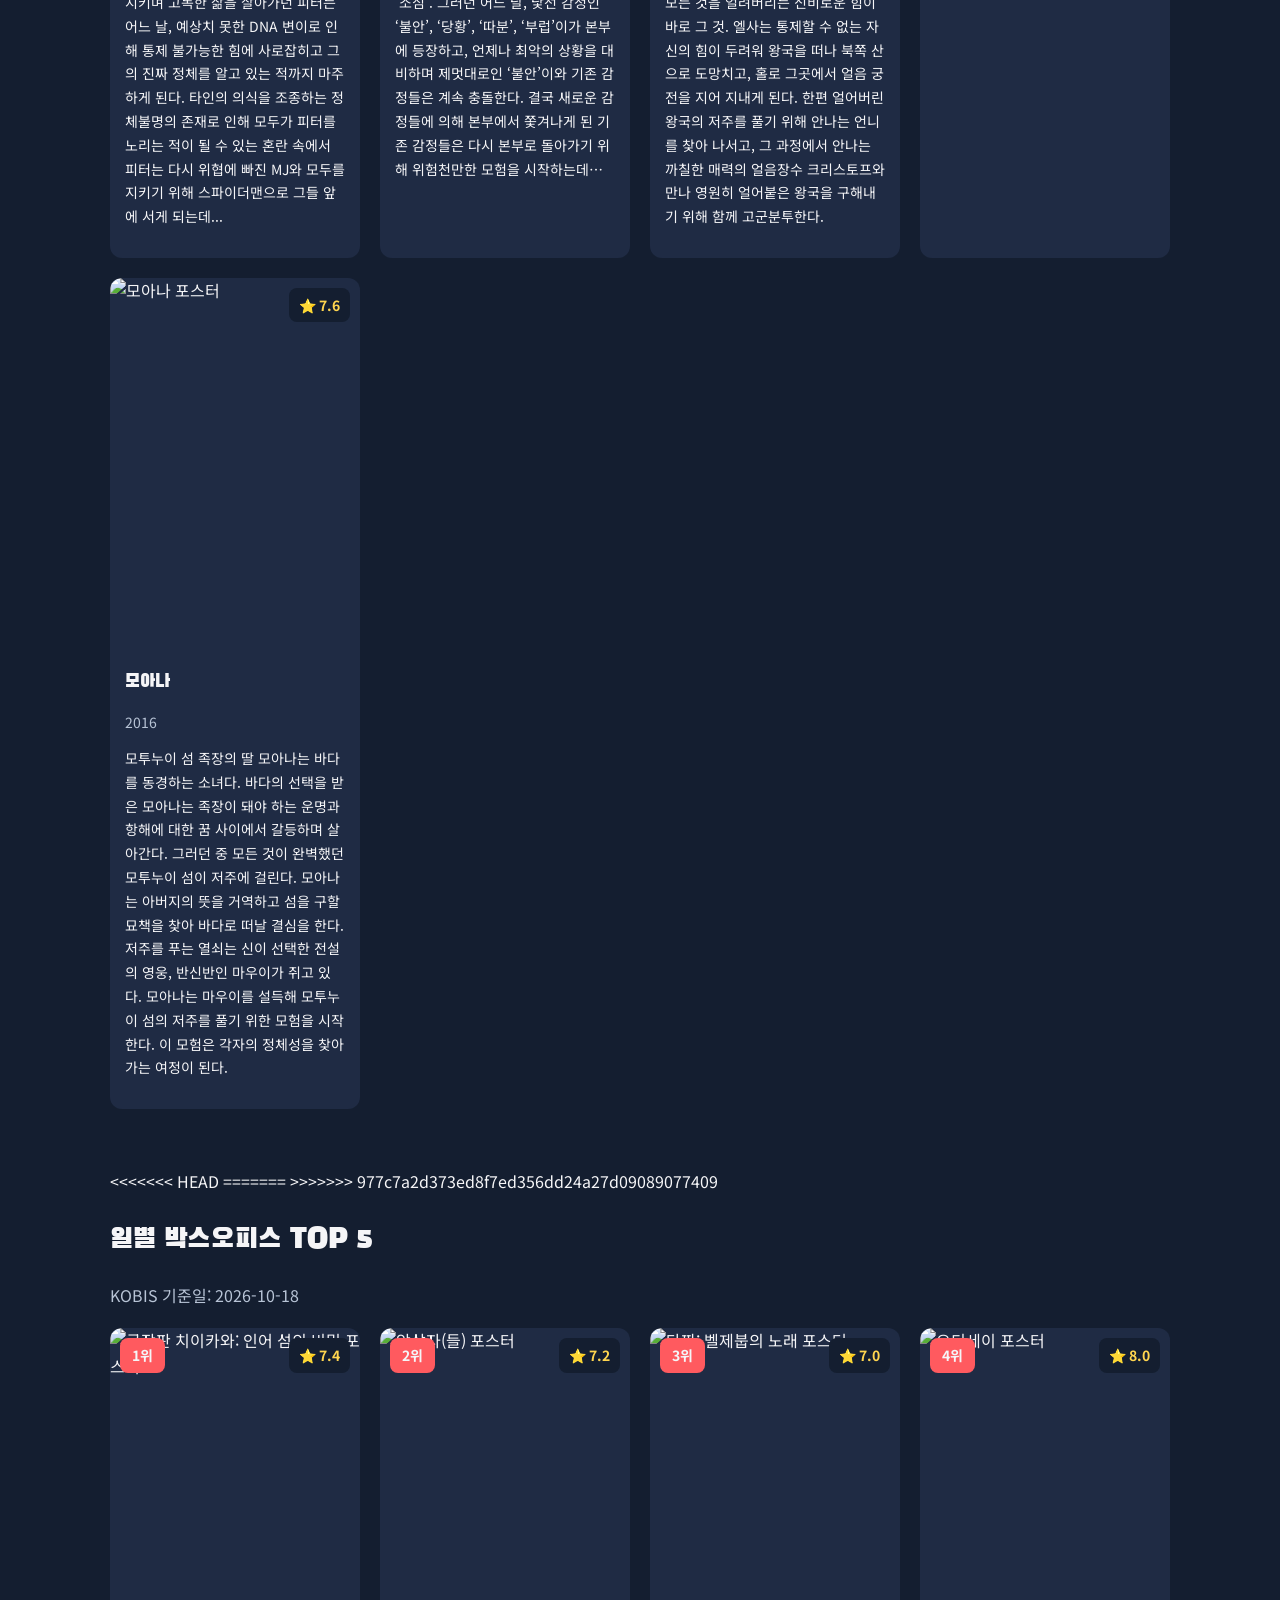
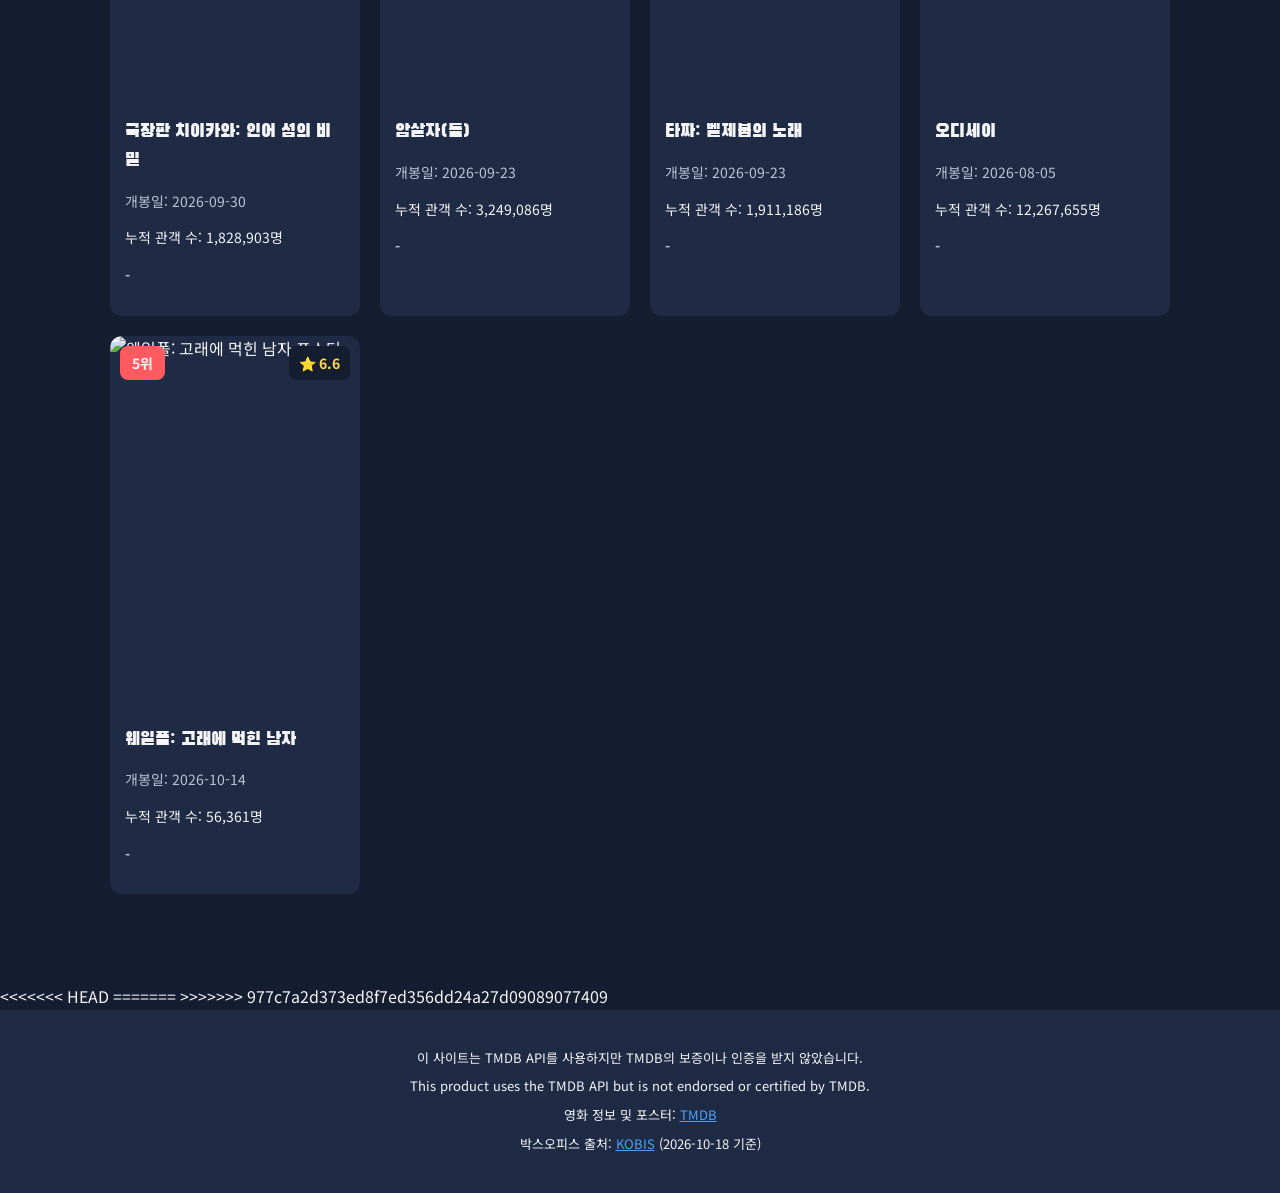
==== commit 8fb85781: "Merge branch 'main' of https://github.com/ahneunsue-prog/web-hw1" ====
--- a/index.html
+++ b/index.html
@@ -10,7 +10,11 @@
 
 <body>
 
+<<<<<<< HEAD
   <!-- 상단 메뉴 -->
+=======
+  <!-- 헤더 -->
+>>>>>>> 977c7a2d373ed8f7ed356dd24a27d09089077409
   <header class="top">
     <h1>🎬 내 영화 보드</h1>
     <nav>
@@ -22,7 +26,11 @@
     </nav>
   </header>
 
+<<<<<<< HEAD
   <!-- 히어로 영역 -->
+=======
+  <!-- 히어로 -->
+>>>>>>> 977c7a2d373ed8f7ed356dd24a27d09089077409
   <section class="hero">
     <h2>내가 좋아하는 영화 이야기</h2>
     <p>내 인생 영화 5편과 일별 박스오피스 TOP 5</p>
@@ -30,7 +38,10 @@
   </section>
 
   <main>
-
+<<<<<<< HEAD
+
+=======
+>>>>>>> 977c7a2d373ed8f7ed356dd24a27d09089077409
     <!-- 내 인생 영화 -->
     <section id="mine">
       <h2>내 인생 영화 5편</h2>
@@ -38,10 +49,16 @@
       <div class="board">
 
         <article class="card">
+<<<<<<< HEAD
           <img
             class="poster"
             src="https://image.tmdb.org/t/p/w342/mt6uZzy7DAsncHlGGzMsyNgLR6v.jpg"
             alt="스파이더맨: 브랜드 뉴 데이 포스터">
+=======
+          <img class="poster"
+               src="https://image.tmdb.org/t/p/w342/mt6uZzy7DAsncHlGGzMsyNgLR6v.jpg"
+               alt="스파이더맨: 브랜드 뉴 데이 포스터">
+>>>>>>> 977c7a2d373ed8f7ed356dd24a27d09089077409
           <span class="badge">⭐ 8.5</span>
           <div class="info">
             <h3>스파이더맨: 브랜드 뉴 데이</h3>
@@ -51,10 +68,16 @@
         </article>
 
         <article class="card">
+<<<<<<< HEAD
           <img
             class="poster"
             src="https://image.tmdb.org/t/p/w342/vpnVM9B6NMmQpWeZvzLvDESb2QY.jpg"
             alt="인사이드 아웃 2 포스터">
+=======
+          <img class="poster"
+               src="https://image.tmdb.org/t/p/w342/vpnVM9B6NMmQpWeZvzLvDESb2QY.jpg"
+               alt="인사이드 아웃 2 포스터">
+>>>>>>> 977c7a2d373ed8f7ed356dd24a27d09089077409
           <span class="badge">⭐ 7.5</span>
           <div class="info">
             <h3>인사이드 아웃 2</h3>
@@ -64,10 +87,16 @@
         </article>
 
         <article class="card">
+<<<<<<< HEAD
           <img
             class="poster"
             src="https://image.tmdb.org/t/p/w342/kgwjIb2JDHRhNk13lmSxiClFjVk.jpg"
             alt="겨울왕국 포스터">
+=======
+          <img class="poster"
+               src="https://image.tmdb.org/t/p/w342/kgwjIb2JDHRhNk13lmSxiClFjVk.jpg"
+               alt="겨울왕국 포스터">
+>>>>>>> 977c7a2d373ed8f7ed356dd24a27d09089077409
           <span class="badge">⭐ 7.2</span>
           <div class="info">
             <h3>겨울왕국</h3>
@@ -105,7 +134,11 @@
       </div>
     </section>
 
+<<<<<<< HEAD
     <!-- 박스오피스 -->
+=======
+    <!-- 일별 박스오피스 -->
+>>>>>>> 977c7a2d373ed8f7ed356dd24a27d09089077409
     <section id="boxoffice">
       <h2>일별 박스오피스 TOP 5</h2>
       <p class="basis">KOBIS 기준일: 2026-10-18</p>
@@ -189,10 +222,13 @@
 
       </div>
     </section>
-
   </main>
 
+<<<<<<< HEAD
   <!-- 하단 출처 -->
+=======
+  <!-- 푸터 -->
+>>>>>>> 977c7a2d373ed8f7ed356dd24a27d09089077409
   <footer>
     <p>이 사이트는 TMDB API를 사용하지만 TMDB의 보증이나 인증을 받지 않았습니다.</p>
     <p>This product uses the TMDB API but is not endorsed or certified by TMDB.</p>
